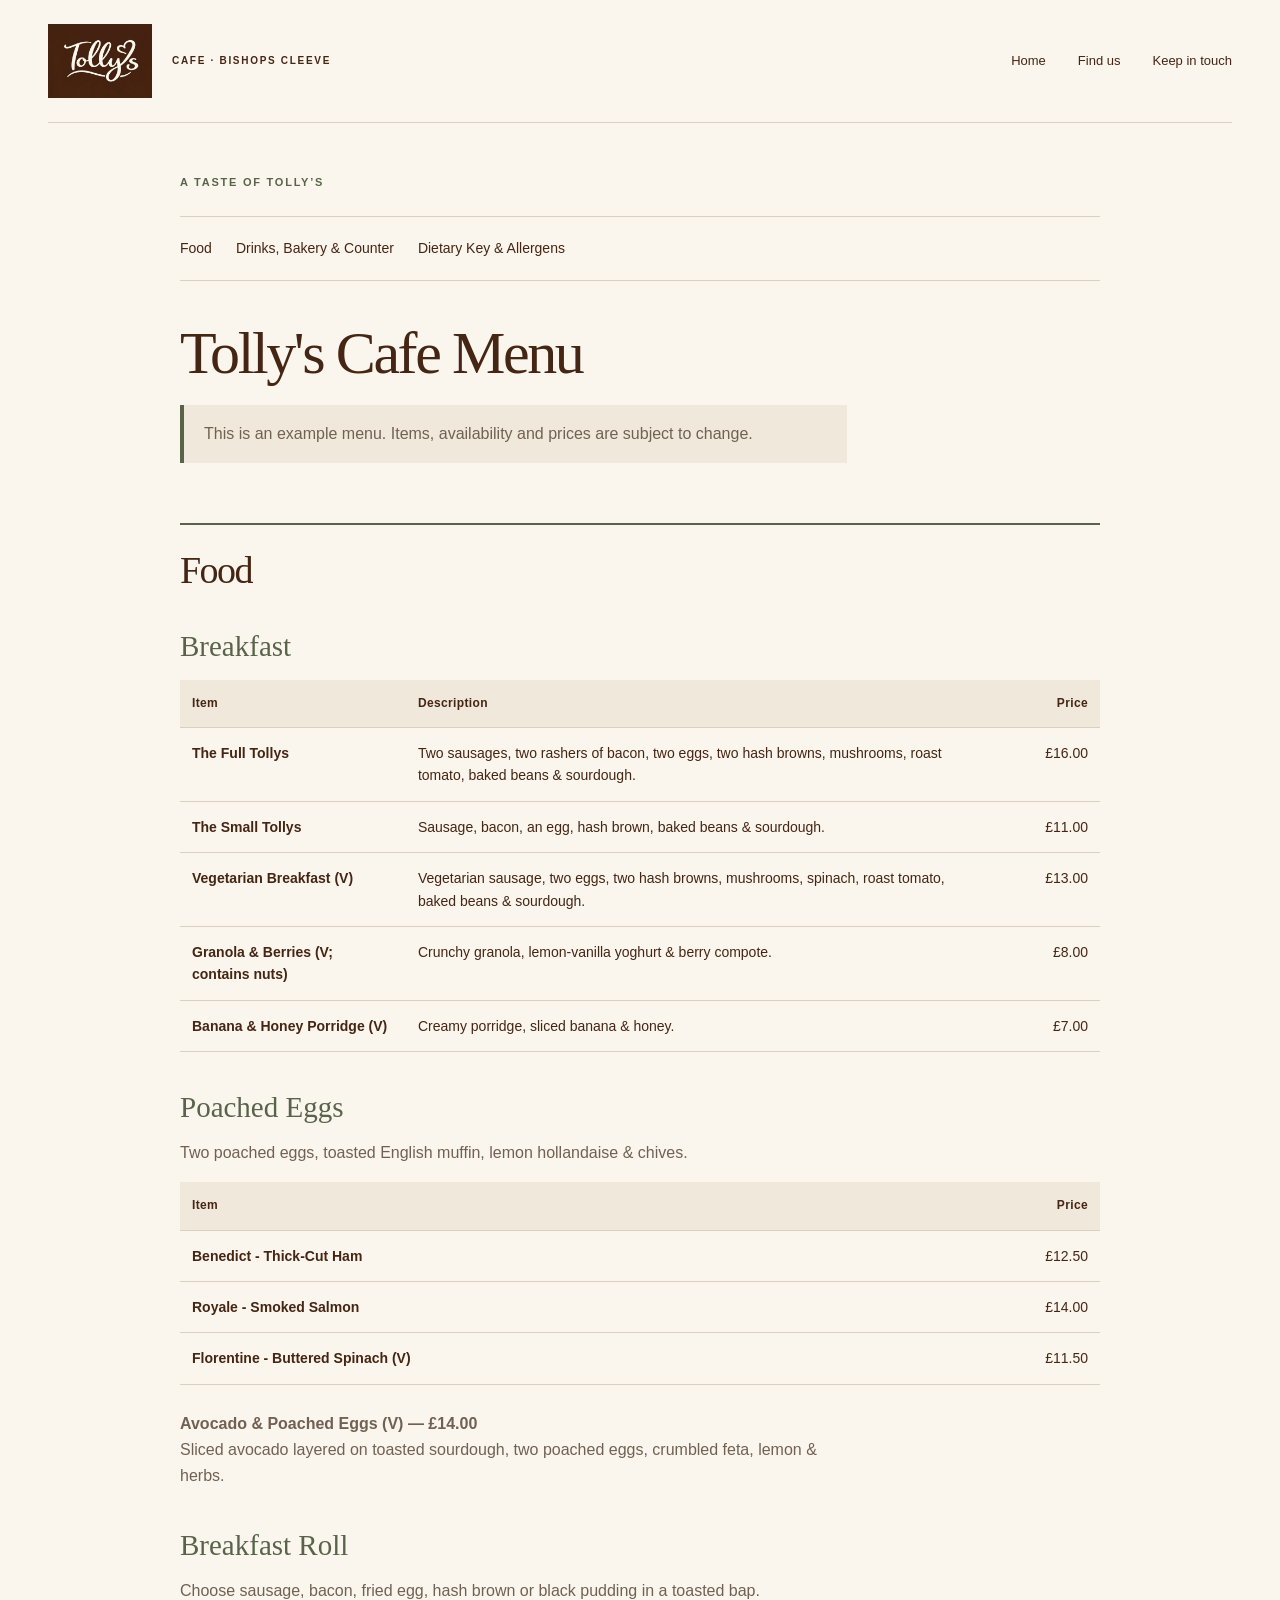
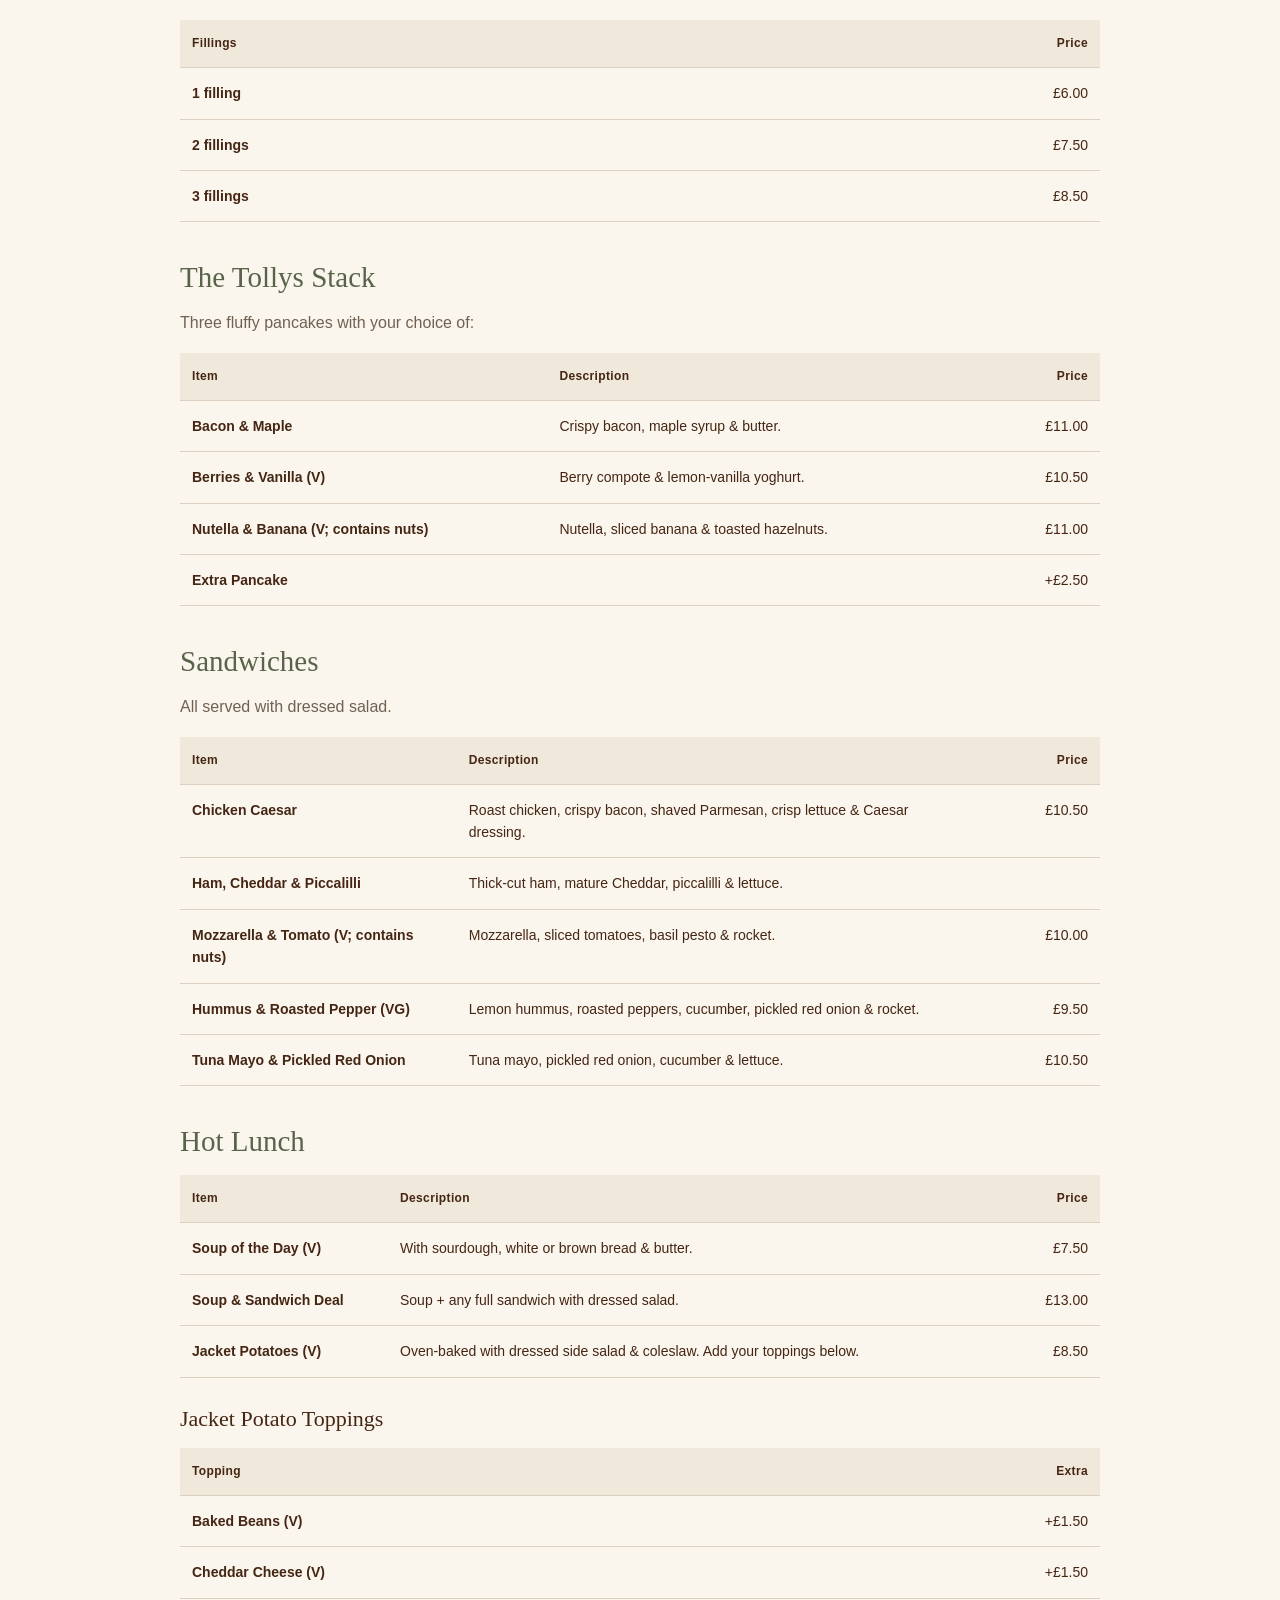
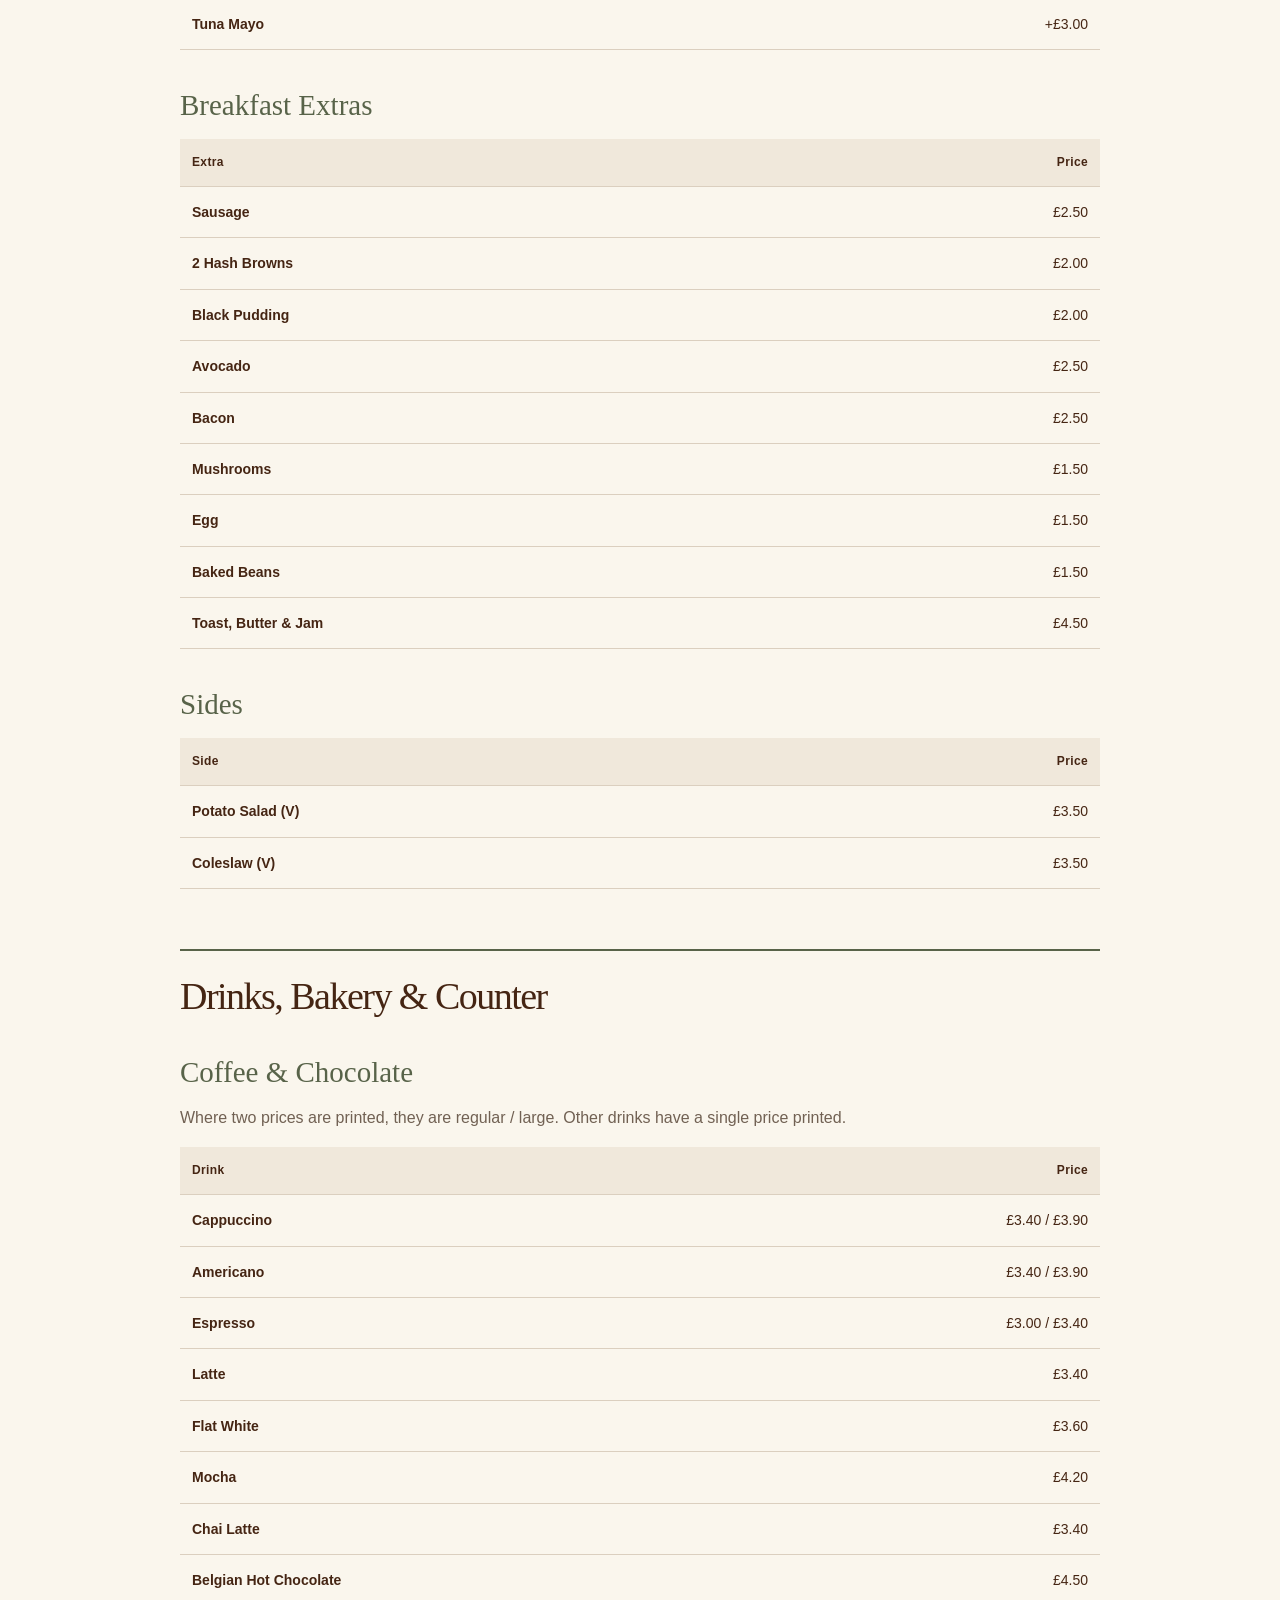
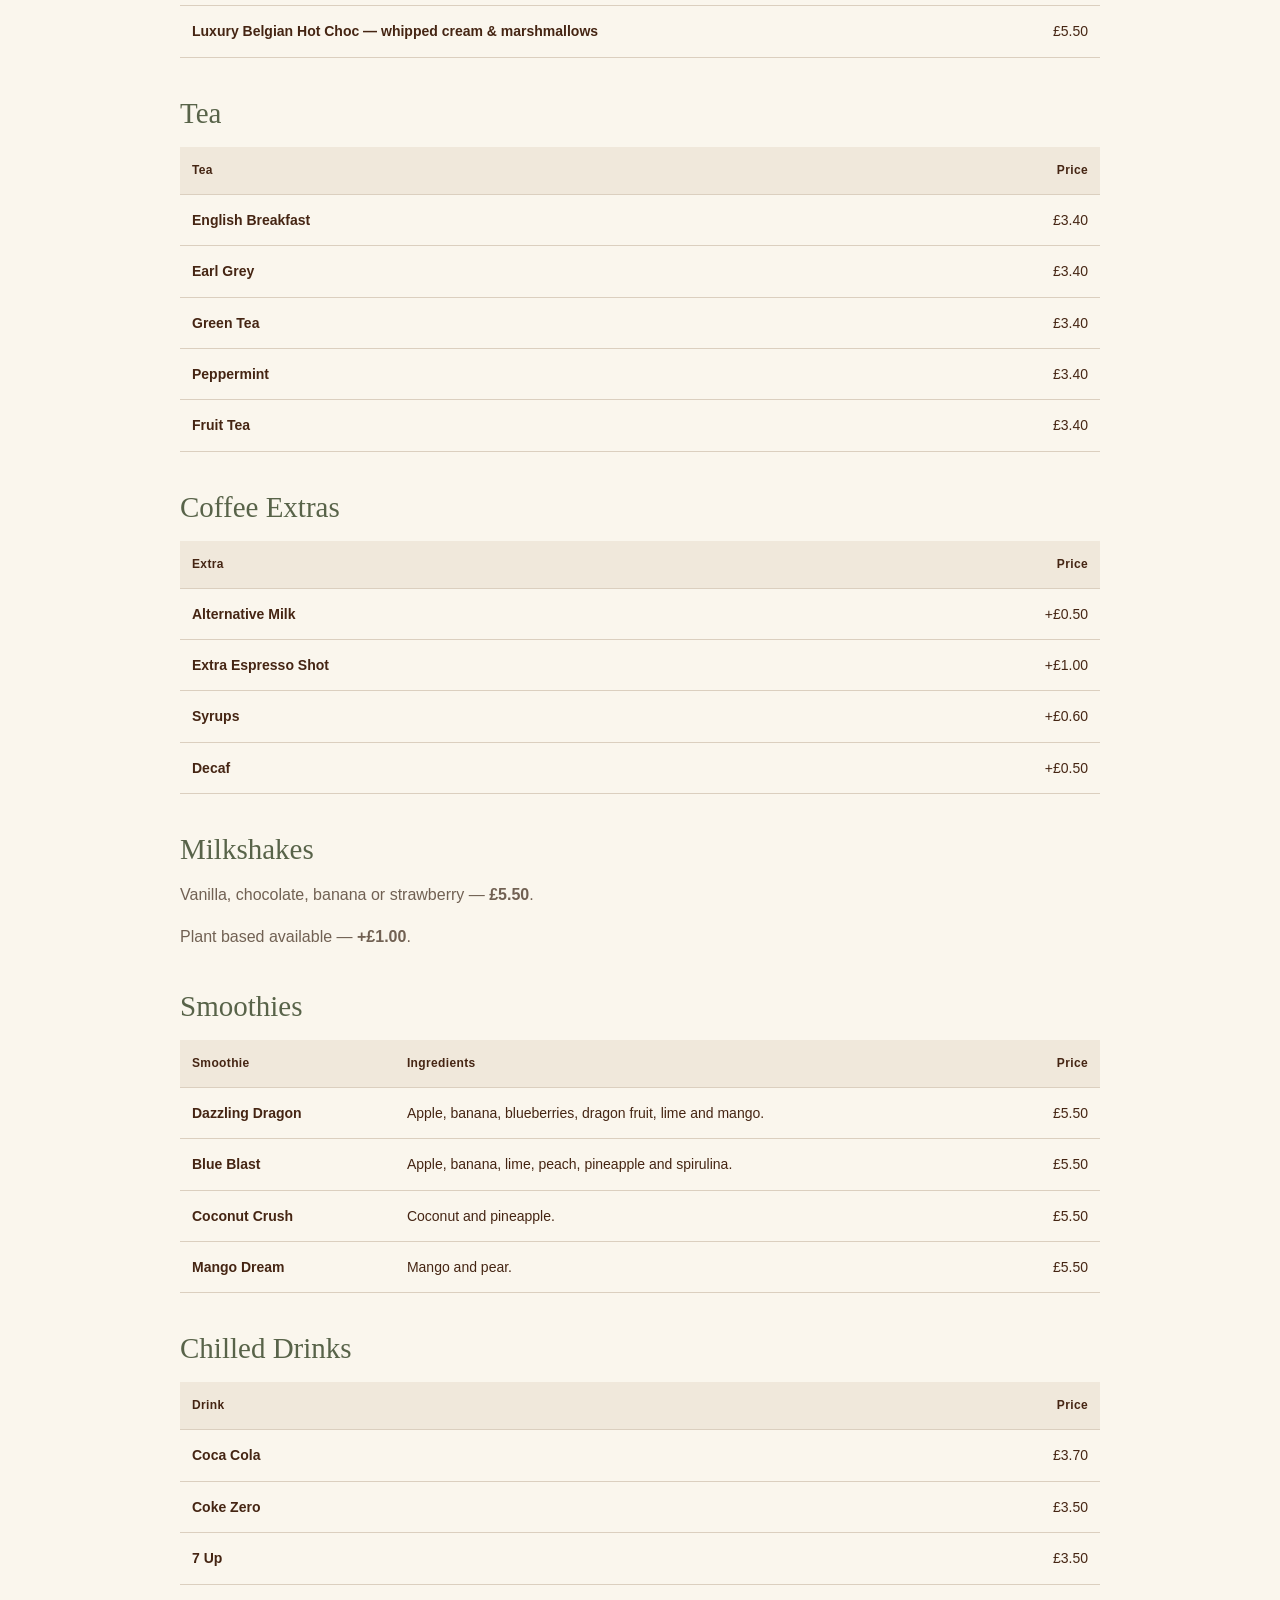
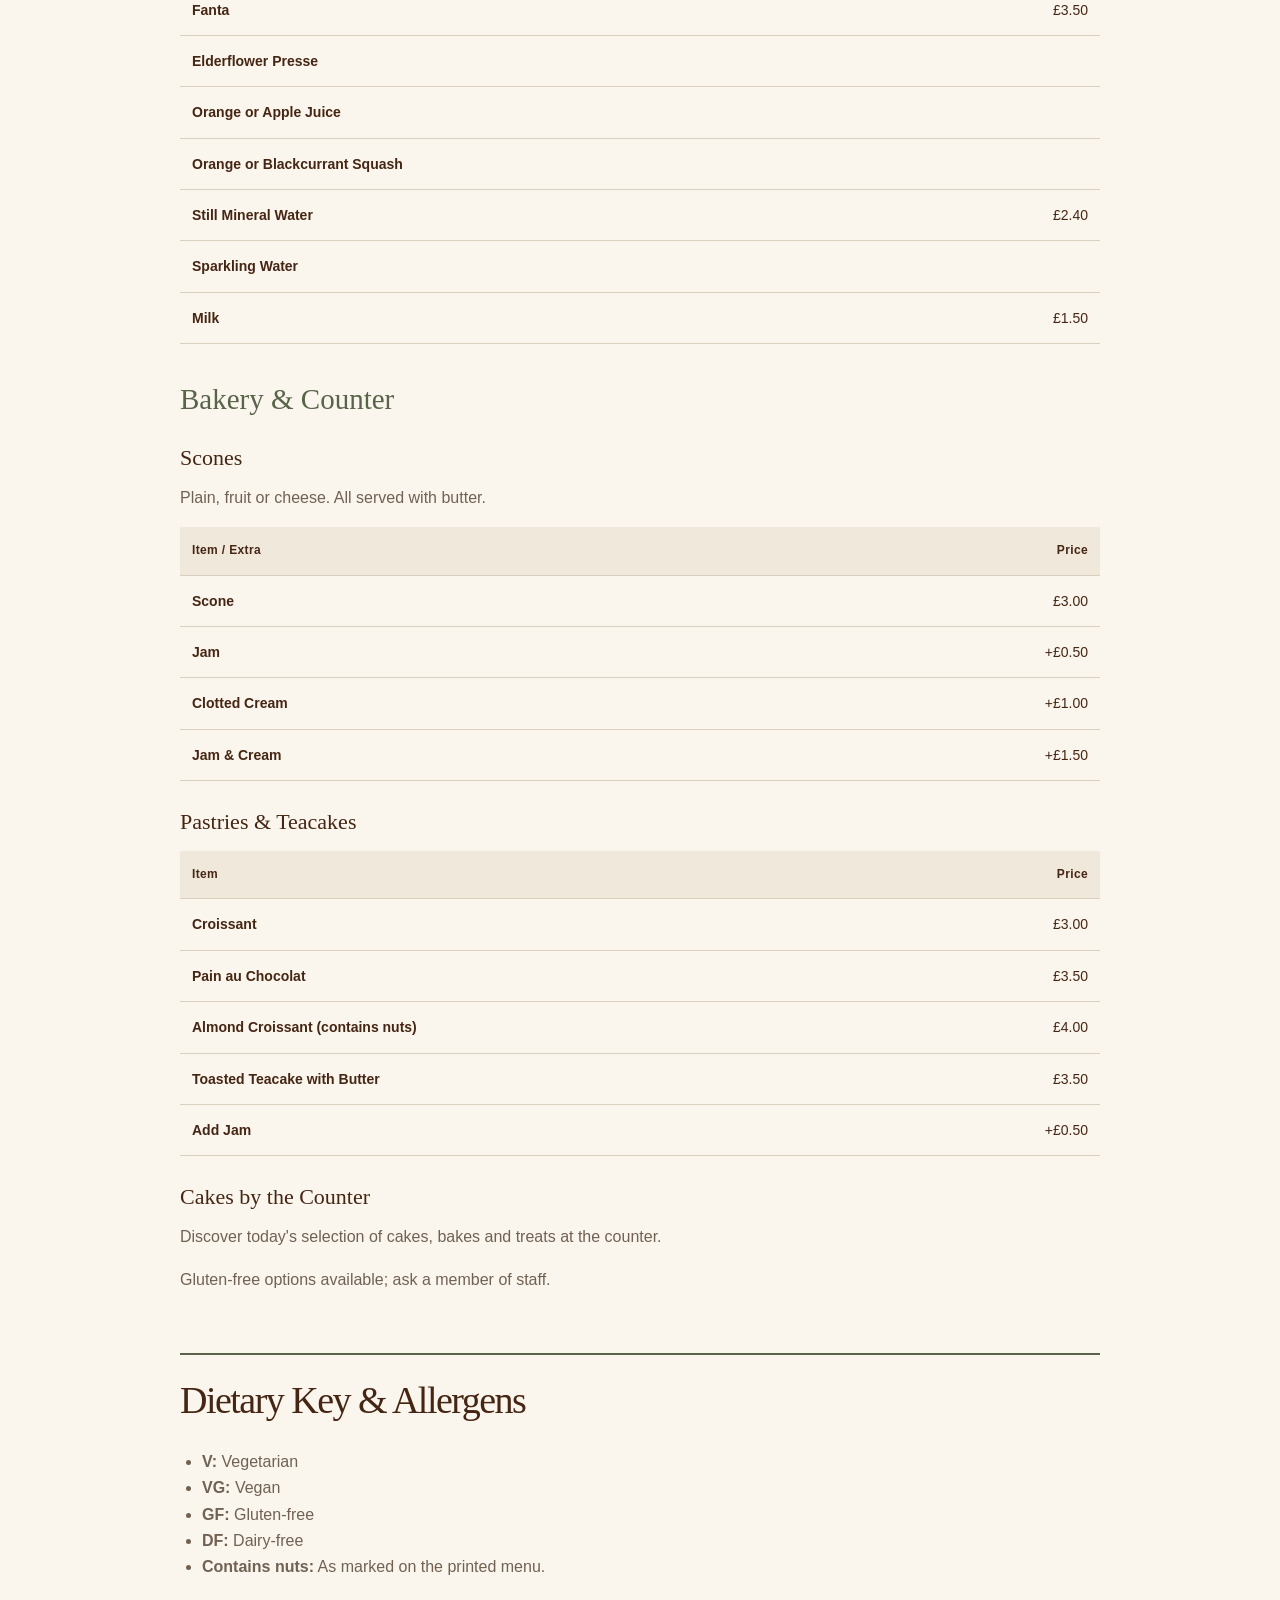
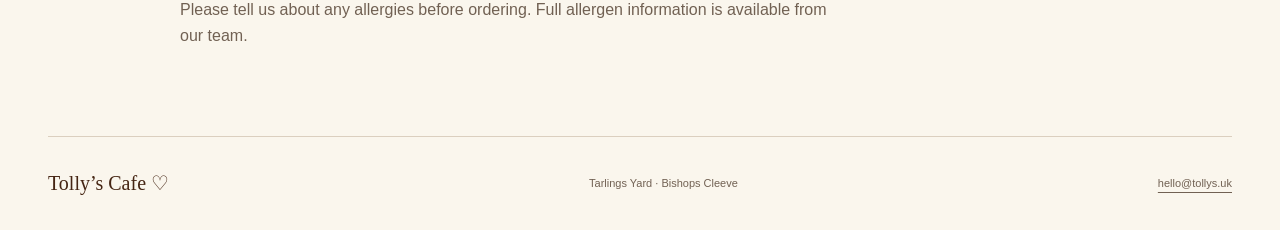
==== docs/menu.html @ 6243e0ca "Add static example menu and Markdown generation workflow - Add menu reference, reusable template and" ====
<!doctype html>
<html lang="en-GB">
<head>
  <meta charset="utf-8">
  <meta name="viewport" content="width=device-width, initial-scale=1">
  <title>Tolly&#x27;s Cafe Menu | Bishops Cleeve</title>
  <meta name="description" content="Explore Tolly's Cafe example menu: breakfast, lunch, drinks and sweet treats. Items, availability and prices are subject to change.">
  <meta name="theme-color" content="#452513">
  <link rel="icon" href="assets/logo.jpg" type="image/jpeg">
  <link rel="stylesheet" href="styles.css">
  <style>
    .menu-header nav{flex-wrap:wrap;justify-content:flex-end}
    .menu-shell{max-width:920px;padding-block:50px 70px}
    .menu-shell>.eyebrow{color:var(--green)}
    .menu-jumps{display:flex;flex-wrap:wrap;gap:12px 24px;padding:20px 0;border-block:1px solid var(--line);margin-bottom:40px;font-size:14px}
    .menu-content h1{font-size:clamp(38px,6vw,60px);margin-bottom:20px}
    .menu-content h1+p{background:var(--paper);border-left:4px solid var(--green);padding:16px 20px;margin-bottom:40px}
    .menu-content h2{font-size:38px;margin:60px 0 28px;padding-top:25px;border-top:2px solid var(--green)}
    .menu-content h3{font-size:29px;margin:38px 0 15px;color:var(--green)}
    .menu-content h4{font:400 22px Georgia,serif;margin:28px 0 14px}
    .menu-content p{max-width:75ch;color:var(--muted)}
    .menu-table{overflow-x:auto;margin:16px 0 26px}
    .menu-table table{font-size:14px;line-height:1.6}
    .menu-table th,.menu-table td{white-space:normal;text-align:left;vertical-align:top;padding:14px 12px}
    .menu-table thead{background:var(--paper)}
    .menu-table thead th{font-weight:bold;font-size:12px;letter-spacing:.03em}
    .menu-table tbody th{font-weight:600;min-width:145px}
    .menu-table td:last-child,.menu-table thead th:last-child{text-align:right;width:140px;min-width:105px}
    .menu-table td:last-child{font-variant-numeric:tabular-nums}
    .menu-content ul{padding-left:22px;color:var(--muted)}
    .menu-footer{border-top:1px solid var(--line)}
    @media(max-width:700px){.menu-shell{padding-block:35px 50px}.menu-header nav{font-size:12px}.menu-table th,.menu-table td{padding:12px 8px}.menu-table tbody th{min-width:110px}.menu-table td:last-child,.menu-table thead th:last-child{min-width:85px;width:100px}.menu-table table{font-size:13px}.menu-content h2{font-size:32px}}
    @media print{.site-header,.menu-jumps,.menu-footer,.skip-link{display:none}.menu-shell{width:100%;max-width:none;padding:0}.menu-content h1{font-size:28px}.menu-content h2{font-size:24px;margin-top:28px}.menu-content h3{font-size:20px;break-after:avoid}.menu-table{overflow:visible}.menu-table tr{break-inside:avoid}body{background:white;color:black}.menu-content p{color:black}}
  </style>
</head>
<body>
  <!-- Generated by menu/build_menu.py from MENU.md and menu/template.html. -->
  <a class="skip-link" href="#main">Skip to menu</a>
  <header class="site-header menu-header wrap">
    <a class="brand" href="index.html" aria-label="Tolly's Cafe home"><img src="assets/logo.jpg" width="768" height="768" alt="Tolly's"><span>CAFE · BISHOPS CLEEVE</span></a>
    <nav aria-label="Main navigation"><a href="index.html">Home</a><a href="index.html#visit">Find us</a><a href="index.html#updates">Keep in touch</a></nav>
  </header>
  <main class="wrap menu-shell" id="main">
    <p class="eyebrow">A TASTE OF TOLLY’S</p>
    <nav class="menu-jumps" aria-label="Menu sections"><a href="#food">Food</a>
<a href="#drinks-bakery-counter">Drinks, Bakery &amp; Counter</a>
<a href="#dietary-key-allergens">Dietary Key &amp; Allergens</a></nav>
    <div class="menu-content">
<h1 id="tolly-s-cafe-menu">Tolly&#x27;s Cafe Menu</h1>
<p>This is an example menu. Items, availability and prices are subject to change.</p>
<h2 id="food">Food</h2>
<h3 id="breakfast">Breakfast</h3>
<div class="menu-table"><table><thead><tr>
<th scope="col">Item</th>
<th scope="col">Description</th>
<th scope="col">Price</th>
</tr></thead><tbody>
<tr>
<th scope="row">The Full Tollys</th>
<td>Two sausages, two rashers of bacon, two eggs, two hash browns, mushrooms, roast tomato, baked beans &amp; sourdough.</td>
<td>£16.00</td>
</tr>
<tr>
<th scope="row">The Small Tollys</th>
<td>Sausage, bacon, an egg, hash brown, baked beans &amp; sourdough.</td>
<td>£11.00</td>
</tr>
<tr>
<th scope="row">Vegetarian Breakfast (V)</th>
<td>Vegetarian sausage, two eggs, two hash browns, mushrooms, spinach, roast tomato, baked beans &amp; sourdough.</td>
<td>£13.00</td>
</tr>
<tr>
<th scope="row">Granola &amp; Berries (V; contains nuts)</th>
<td>Crunchy granola, lemon-vanilla yoghurt &amp; berry compote.</td>
<td>£8.00</td>
</tr>
<tr>
<th scope="row">Banana &amp; Honey Porridge (V)</th>
<td>Creamy porridge, sliced banana &amp; honey.</td>
<td>£7.00</td>
</tr>
</tbody></table></div>
<h3 id="poached-eggs">Poached Eggs</h3>
<p>Two poached eggs, toasted English muffin, lemon hollandaise &amp; chives.</p>
<div class="menu-table"><table><thead><tr>
<th scope="col">Item</th>
<th scope="col">Price</th>
</tr></thead><tbody>
<tr>
<th scope="row">Benedict - Thick-Cut Ham</th>
<td>£12.50</td>
</tr>
<tr>
<th scope="row">Royale - Smoked Salmon</th>
<td>£14.00</td>
</tr>
<tr>
<th scope="row">Florentine - Buttered Spinach (V)</th>
<td>£11.50</td>
</tr>
</tbody></table></div>
<p><strong>Avocado &amp; Poached Eggs (V) — £14.00</strong><br> Sliced avocado layered on toasted sourdough, two poached eggs, crumbled feta, lemon &amp; herbs.</p>
<h3 id="breakfast-roll">Breakfast Roll</h3>
<p>Choose sausage, bacon, fried egg, hash brown or black pudding in a toasted bap.</p>
<div class="menu-table"><table><thead><tr>
<th scope="col">Fillings</th>
<th scope="col">Price</th>
</tr></thead><tbody>
<tr>
<th scope="row">1 filling</th>
<td>£6.00</td>
</tr>
<tr>
<th scope="row">2 fillings</th>
<td>£7.50</td>
</tr>
<tr>
<th scope="row">3 fillings</th>
<td>£8.50</td>
</tr>
</tbody></table></div>
<h3 id="the-tollys-stack">The Tollys Stack</h3>
<p>Three fluffy pancakes with your choice of:</p>
<div class="menu-table"><table><thead><tr>
<th scope="col">Item</th>
<th scope="col">Description</th>
<th scope="col">Price</th>
</tr></thead><tbody>
<tr>
<th scope="row">Bacon &amp; Maple</th>
<td>Crispy bacon, maple syrup &amp; butter.</td>
<td>£11.00</td>
</tr>
<tr>
<th scope="row">Berries &amp; Vanilla (V)</th>
<td>Berry compote &amp; lemon-vanilla yoghurt.</td>
<td>£10.50</td>
</tr>
<tr>
<th scope="row">Nutella &amp; Banana (V; contains nuts)</th>
<td>Nutella, sliced banana &amp; toasted hazelnuts.</td>
<td>£11.00</td>
</tr>
<tr>
<th scope="row">Extra Pancake</th>
<td></td>
<td>+£2.50</td>
</tr>
</tbody></table></div>
<h3 id="sandwiches">Sandwiches</h3>
<p>All served with dressed salad.</p>
<div class="menu-table"><table><thead><tr>
<th scope="col">Item</th>
<th scope="col">Description</th>
<th scope="col">Price</th>
</tr></thead><tbody>
<tr>
<th scope="row">Chicken Caesar</th>
<td>Roast chicken, crispy bacon, shaved Parmesan, crisp lettuce &amp; Caesar dressing.</td>
<td>£10.50</td>
</tr>
<tr>
<th scope="row">Ham, Cheddar &amp; Piccalilli</th>
<td>Thick-cut ham, mature Cheddar, piccalilli &amp; lettuce.</td>
<td></td>
</tr>
<tr>
<th scope="row">Mozzarella &amp; Tomato (V; contains nuts)</th>
<td>Mozzarella, sliced tomatoes, basil pesto &amp; rocket.</td>
<td>£10.00</td>
</tr>
<tr>
<th scope="row">Hummus &amp; Roasted Pepper (VG)</th>
<td>Lemon hummus, roasted peppers, cucumber, pickled red onion &amp; rocket.</td>
<td>£9.50</td>
</tr>
<tr>
<th scope="row">Tuna Mayo &amp; Pickled Red Onion</th>
<td>Tuna mayo, pickled red onion, cucumber &amp; lettuce.</td>
<td>£10.50</td>
</tr>
</tbody></table></div>
<h3 id="hot-lunch">Hot Lunch</h3>
<div class="menu-table"><table><thead><tr>
<th scope="col">Item</th>
<th scope="col">Description</th>
<th scope="col">Price</th>
</tr></thead><tbody>
<tr>
<th scope="row">Soup of the Day (V)</th>
<td>With sourdough, white or brown bread &amp; butter.</td>
<td>£7.50</td>
</tr>
<tr>
<th scope="row">Soup &amp; Sandwich Deal</th>
<td>Soup + any full sandwich with dressed salad.</td>
<td>£13.00</td>
</tr>
<tr>
<th scope="row">Jacket Potatoes (V)</th>
<td>Oven-baked with dressed side salad &amp; coleslaw. Add your toppings below.</td>
<td>£8.50</td>
</tr>
</tbody></table></div>
<h4 id="jacket-potato-toppings">Jacket Potato Toppings</h4>
<div class="menu-table"><table><thead><tr>
<th scope="col">Topping</th>
<th scope="col">Extra</th>
</tr></thead><tbody>
<tr>
<th scope="row">Baked Beans (V)</th>
<td>+£1.50</td>
</tr>
<tr>
<th scope="row">Cheddar Cheese (V)</th>
<td>+£1.50</td>
</tr>
<tr>
<th scope="row">Tuna Mayo</th>
<td>+£3.00</td>
</tr>
</tbody></table></div>
<h3 id="breakfast-extras">Breakfast Extras</h3>
<div class="menu-table"><table><thead><tr>
<th scope="col">Extra</th>
<th scope="col">Price</th>
</tr></thead><tbody>
<tr>
<th scope="row">Sausage</th>
<td>£2.50</td>
</tr>
<tr>
<th scope="row">2 Hash Browns</th>
<td>£2.00</td>
</tr>
<tr>
<th scope="row">Black Pudding</th>
<td>£2.00</td>
</tr>
<tr>
<th scope="row">Avocado</th>
<td>£2.50</td>
</tr>
<tr>
<th scope="row">Bacon</th>
<td>£2.50</td>
</tr>
<tr>
<th scope="row">Mushrooms</th>
<td>£1.50</td>
</tr>
<tr>
<th scope="row">Egg</th>
<td>£1.50</td>
</tr>
<tr>
<th scope="row">Baked Beans</th>
<td>£1.50</td>
</tr>
<tr>
<th scope="row">Toast, Butter &amp; Jam</th>
<td>£4.50</td>
</tr>
</tbody></table></div>
<h3 id="sides">Sides</h3>
<div class="menu-table"><table><thead><tr>
<th scope="col">Side</th>
<th scope="col">Price</th>
</tr></thead><tbody>
<tr>
<th scope="row">Potato Salad (V)</th>
<td>£3.50</td>
</tr>
<tr>
<th scope="row">Coleslaw (V)</th>
<td>£3.50</td>
</tr>
</tbody></table></div>
<h2 id="drinks-bakery-counter">Drinks, Bakery &amp; Counter</h2>
<h3 id="coffee-chocolate">Coffee &amp; Chocolate</h3>
<p>Where two prices are printed, they are regular / large. Other drinks have a single price printed.</p>
<div class="menu-table"><table><thead><tr>
<th scope="col">Drink</th>
<th scope="col">Price</th>
</tr></thead><tbody>
<tr>
<th scope="row">Cappuccino</th>
<td>£3.40 / £3.90</td>
</tr>
<tr>
<th scope="row">Americano</th>
<td>£3.40 / £3.90</td>
</tr>
<tr>
<th scope="row">Espresso</th>
<td>£3.00 / £3.40</td>
</tr>
<tr>
<th scope="row">Latte</th>
<td>£3.40</td>
</tr>
<tr>
<th scope="row">Flat White</th>
<td>£3.60</td>
</tr>
<tr>
<th scope="row">Mocha</th>
<td>£4.20</td>
</tr>
<tr>
<th scope="row">Chai Latte</th>
<td>£3.40</td>
</tr>
<tr>
<th scope="row">Belgian Hot Chocolate</th>
<td>£4.50</td>
</tr>
<tr>
<th scope="row">Luxury Belgian Hot Choc — whipped cream &amp; marshmallows</th>
<td>£5.50</td>
</tr>
</tbody></table></div>
<h3 id="tea">Tea</h3>
<div class="menu-table"><table><thead><tr>
<th scope="col">Tea</th>
<th scope="col">Price</th>
</tr></thead><tbody>
<tr>
<th scope="row">English Breakfast</th>
<td>£3.40</td>
</tr>
<tr>
<th scope="row">Earl Grey</th>
<td>£3.40</td>
</tr>
<tr>
<th scope="row">Green Tea</th>
<td>£3.40</td>
</tr>
<tr>
<th scope="row">Peppermint</th>
<td>£3.40</td>
</tr>
<tr>
<th scope="row">Fruit Tea</th>
<td>£3.40</td>
</tr>
</tbody></table></div>
<h3 id="coffee-extras">Coffee Extras</h3>
<div class="menu-table"><table><thead><tr>
<th scope="col">Extra</th>
<th scope="col">Price</th>
</tr></thead><tbody>
<tr>
<th scope="row">Alternative Milk</th>
<td>+£0.50</td>
</tr>
<tr>
<th scope="row">Extra Espresso Shot</th>
<td>+£1.00</td>
</tr>
<tr>
<th scope="row">Syrups</th>
<td>+£0.60</td>
</tr>
<tr>
<th scope="row">Decaf</th>
<td>+£0.50</td>
</tr>
</tbody></table></div>
<h3 id="milkshakes">Milkshakes</h3>
<p>Vanilla, chocolate, banana or strawberry — <strong>£5.50</strong>.</p>
<p>Plant based available — <strong>+£1.00</strong>.</p>
<h3 id="smoothies">Smoothies</h3>
<div class="menu-table"><table><thead><tr>
<th scope="col">Smoothie</th>
<th scope="col">Ingredients</th>
<th scope="col">Price</th>
</tr></thead><tbody>
<tr>
<th scope="row">Dazzling Dragon</th>
<td>Apple, banana, blueberries, dragon fruit, lime and mango.</td>
<td>£5.50</td>
</tr>
<tr>
<th scope="row">Blue Blast</th>
<td>Apple, banana, lime, peach, pineapple and spirulina.</td>
<td>£5.50</td>
</tr>
<tr>
<th scope="row">Coconut Crush</th>
<td>Coconut and pineapple.</td>
<td>£5.50</td>
</tr>
<tr>
<th scope="row">Mango Dream</th>
<td>Mango and pear.</td>
<td>£5.50</td>
</tr>
</tbody></table></div>
<h3 id="chilled-drinks">Chilled Drinks</h3>
<div class="menu-table"><table><thead><tr>
<th scope="col">Drink</th>
<th scope="col">Price</th>
</tr></thead><tbody>
<tr>
<th scope="row">Coca Cola</th>
<td>£3.70</td>
</tr>
<tr>
<th scope="row">Coke Zero</th>
<td>£3.50</td>
</tr>
<tr>
<th scope="row">7 Up</th>
<td>£3.50</td>
</tr>
<tr>
<th scope="row">Fanta</th>
<td>£3.50</td>
</tr>
<tr>
<th scope="row">Elderflower Presse</th>
<td></td>
</tr>
<tr>
<th scope="row">Orange or Apple Juice</th>
<td></td>
</tr>
<tr>
<th scope="row">Orange or Blackcurrant Squash</th>
<td></td>
</tr>
<tr>
<th scope="row">Still Mineral Water</th>
<td>£2.40</td>
</tr>
<tr>
<th scope="row">Sparkling Water</th>
<td></td>
</tr>
<tr>
<th scope="row">Milk</th>
<td>£1.50</td>
</tr>
</tbody></table></div>
<h3 id="bakery-counter">Bakery &amp; Counter</h3>
<h4 id="scones">Scones</h4>
<p>Plain, fruit or cheese. All served with butter.</p>
<div class="menu-table"><table><thead><tr>
<th scope="col">Item / Extra</th>
<th scope="col">Price</th>
</tr></thead><tbody>
<tr>
<th scope="row">Scone</th>
<td>£3.00</td>
</tr>
<tr>
<th scope="row">Jam</th>
<td>+£0.50</td>
</tr>
<tr>
<th scope="row">Clotted Cream</th>
<td>+£1.00</td>
</tr>
<tr>
<th scope="row">Jam &amp; Cream</th>
<td>+£1.50</td>
</tr>
</tbody></table></div>
<h4 id="pastries-teacakes">Pastries &amp; Teacakes</h4>
<div class="menu-table"><table><thead><tr>
<th scope="col">Item</th>
<th scope="col">Price</th>
</tr></thead><tbody>
<tr>
<th scope="row">Croissant</th>
<td>£3.00</td>
</tr>
<tr>
<th scope="row">Pain au Chocolat</th>
<td>£3.50</td>
</tr>
<tr>
<th scope="row">Almond Croissant (contains nuts)</th>
<td>£4.00</td>
</tr>
<tr>
<th scope="row">Toasted Teacake with Butter</th>
<td>£3.50</td>
</tr>
<tr>
<th scope="row">Add Jam</th>
<td>+£0.50</td>
</tr>
</tbody></table></div>
<h4 id="cakes-by-the-counter">Cakes by the Counter</h4>
<p>Discover today&#x27;s selection of cakes, bakes and treats at the counter.</p>
<p>Gluten-free options available; ask a member of staff.</p>
<h2 id="dietary-key-allergens">Dietary Key &amp; Allergens</h2>
<ul>
<li><strong>V:</strong> Vegetarian</li>
<li><strong>VG:</strong> Vegan</li>
<li><strong>GF:</strong> Gluten-free</li>
<li><strong>DF:</strong> Dairy-free</li>
<li><strong>Contains nuts:</strong> As marked on the printed menu.</li>
</ul>
<p>Please tell us about any allergies before ordering. Full allergen information is available from our team.</p>
    </div>
  </main>
  <footer class="wrap menu-footer"><a class="footer-name" href="index.html">Tolly’s Cafe ♡</a><p>Tarlings Yard · Bishops Cleeve</p><a href="mailto:hello@tollys.uk">hello@tollys.uk</a></footer>
</body>
</html>
---- docs/styles.css ----
@charset "UTF-8";
:root{--cream:#faf6ed;--paper:#f0e8db;--brown:#452513;--muted:#716153;--green:#586349;--line:#dbcfbf}
*{box-sizing:border-box}html{scroll-behavior:smooth;scroll-padding-top:24px}body{margin:0;background:var(--cream);color:var(--brown);font-family:Arial,Helvetica,sans-serif;font-size:16px;line-height:1.65}a{color:inherit;text-underline-offset:5px}a:hover{text-decoration-thickness:2px}a:focus-visible{outline:3px solid #a56b30;outline-offset:5px}img{display:block;width:100%;height:auto}figure{margin:0}.wrap{width:min(1200px,calc(100% - 96px));margin-inline:auto}.site-header{display:flex;align-items:center;justify-content:space-between;padding-block:24px;border-bottom:1px solid var(--line)}.brand{display:flex;align-items:center;gap:20px;text-decoration:none}.brand img{width:104px;height:74px;object-fit:cover;object-position:center}.brand span{font-size:10px;letter-spacing:.17em;font-weight:bold}nav{display:flex;align-items:center;gap:32px;font-size:13px}nav a{text-decoration:none}.nav-contact{border-bottom:1px solid var(--brown);padding-block:6px}.nav-contact span{margin-left:14px}.hero{display:grid;grid-template-columns:1fr 1fr;gap:64px;align-items:center;padding-block:70px 90px}.eyebrow{font-size:11px;font-weight:700;letter-spacing:.16em;line-height:1.7;margin:0 0 24px}.status-dot{display:inline-block;width:7px;height:7px;border-radius:50%;background:var(--green);margin-right:7px;vertical-align:1px}h1,h2,h3,p{margin-top:0}h1,h2{font-family:Georgia,'Times New Roman',serif;font-weight:400;line-height:1.07;letter-spacing:-.04em}h1{font-size:clamp(42px,4.6vw,66px);margin-bottom:26px}h1 em{font-weight:400;color:var(--green)}h2{font-size:clamp(38px,4vw,54px);margin-bottom:24px}.intro{max-width:380px;color:var(--muted);font-size:17px}.actions{display:flex;align-items:center;flex-wrap:wrap;gap:24px;margin-top:30px}.button{display:inline-flex;align-items:center;justify-content:space-between;gap:28px;padding:14px 22px;background:var(--brown);color:var(--cream);border:1px solid var(--brown);text-decoration:none;font-size:13px;font-weight:600;transition:background .2s}.button:hover{background:#65402a}.text-link{font-size:13px;font-weight:600}.text-link span{margin-left:10px}.hero-note{font-size:11px;color:var(--muted);margin:24px 0 0}.hero-photo{position:relative;padding-bottom:27px}.hero-photo img{height:540px;object-fit:cover;object-position:52% 50%;border-radius:48% 48% 3px 3px;filter:brightness(1.04) saturate(.96)}.hero-photo figcaption{position:absolute;bottom:0;right:-12px;background:var(--paper);padding:16px 25px;font-family:Georgia,serif;font-size:18px;transform:rotate(-3deg);box-shadow:0 4px 16px #4525130c}.hero-photo figcaption span{font-size:25px;margin-left:20px}.welcome{display:grid;grid-template-columns:1fr 1fr 1fr;gap:32px;padding-block:28px 90px;border-top:1px solid var(--line)}.section-intro{padding:35px 15px 0 0}.section-intro p:not(.eyebrow){color:var(--muted);font-size:15px}.section-intro .small{font-size:13px!important}.food-photo{padding-top:40px}.food-photo img{height:320px;object-fit:cover;border-radius:2px;filter:brightness(1.06) saturate(.92) contrast(1.03)}.breakfast img{object-position:50% 58%}.scones{padding-top:90px}.scones img{object-position:58% 50%}.food-photo figcaption{font-family:Georgia,serif;font-size:17px;font-style:italic;padding-top:15px}.hours-section{background:var(--green);color:var(--cream);padding-block:80px}.hours-layout{display:grid;grid-template-columns:1fr 1fr;gap:100px;align-items:center}.hours-layout>div>p:not(.eyebrow){max-width:380px;font-size:15px;color:#eeeadd}.hours-warning{font-weight:bold;margin-bottom:8px}.hours-card{background:var(--cream);color:var(--brown);padding:36px}.hours-heading{border-bottom:1px solid var(--line);padding-bottom:24px}h3{font-family:Georgia,serif;font-size:28px;font-weight:400;line-height:1.2;margin-bottom:8px}.hours-heading span{font-size:10px;letter-spacing:.14em;color:var(--muted)}table{border-collapse:collapse;width:100%;font-size:15px}th,td{padding:18px 0;border-bottom:1px solid var(--line)}th{text-align:left;font-weight:400}td{text-align:right;white-space:nowrap}.visit{display:grid;grid-template-columns:1fr 1.3fr;gap:80px;align-items:center;padding-block:90px}address{font-style:normal;color:var(--muted);margin-bottom:28px}.map{background:var(--paper)}.map iframe{display:block;width:100%;height:390px;border:0}.map p{font-size:11px;padding:12px 18px;margin:0}.map-link{display:block;width:fit-content;margin-top:18px;font-size:12px}.updates{background:var(--paper);padding-block:70px;text-align:center}.updates-inner{max-width:650px}.updates .eyebrow{color:var(--green);margin-bottom:20px}.updates p:not(.eyebrow){color:var(--muted);font-size:15px}.updates .actions{justify-content:center;gap:14px}.button-outline{background:transparent;color:var(--brown)}.button-outline:hover{background:#e5d9c9}.updates .email-note{font-size:12px!important;margin:26px 0 0}footer{display:flex;align-items:center;justify-content:space-between;gap:20px;padding-block:30px;font-size:11px;color:var(--muted)}footer p{margin:0}.footer-name{font-family:Georgia,serif;font-size:20px;color:var(--brown);text-decoration:none}.footer-name span{margin-left:8px}.skip-link{position:absolute;left:16px;top:-100px;z-index:10;background:var(--cream);padding:12px}.skip-link:focus{top:16px}.sr-only{position:absolute;width:1px;height:1px;padding:0;margin:-1px;overflow:hidden;clip:rect(0,0,0,0);white-space:nowrap;border:0}
@media(min-width:1450px){.hero-photo img{height:580px}}
@media(max-width:1000px){.wrap{width:calc(100% - 56px)}.brand span{display:none}.hero{gap:32px}.hero-photo img{height:480px}.hero .actions{gap:18px}.welcome{gap:24px}.food-photo img{height:290px}.hours-layout{gap:40px}.visit{gap:40px}.hours-card{padding:28px}}
@media(max-width:700px){.wrap{width:calc(100% - 40px)}.site-header{padding-block:16px;gap:16px}.brand img{width:80px;height:58px}nav{gap:16px;font-size:11px}.nav-contact span{display:none}.hero{grid-template-columns:1fr;padding-block:42px 60px;gap:36px}h1{font-size:48px}.hero-copy{max-width:470px}.hero-photo{max-width:500px;width:100%;margin-inline:auto}.hero-photo img{height:420px}.hero-photo figcaption{right:0}.welcome{grid-template-columns:1fr 1fr;padding-bottom:55px;gap:20px}.section-intro{grid-column:1/-1;padding-top:30px;max-width:450px}.section-intro h2 br{display:none}.food-photo,.scones{padding-top:0}.food-photo img{height:240px}.food-photo figcaption{font-size:15px}.hours-section{padding-block:55px}.hours-layout{grid-template-columns:1fr;gap:24px}.hours-layout>div>p:not(.eyebrow){max-width:100%}.hours-card{padding:26px}.visit{grid-template-columns:1fr;padding-block:60px;gap:32px}.map iframe{height:340px}.updates{padding-block:55px}.updates .actions{flex-direction:column}.updates .button{width:min(100%,280px)}footer{flex-wrap:wrap;padding-block:24px;gap:12px}footer p{order:3;width:100%}}
@media(max-width:380px){nav{gap:10px;font-size:10px}h1{font-size:41px}.hero-photo img{height:350px}.food-photo img{height:190px}.hours-card{padding:20px}.button{padding:13px 18px}}
@media(prefers-reduced-motion:reduce){html{scroll-behavior:auto}.button{transition:none}}
.map-frame{position:relative}.map #cafe-map{height:390px;width:100%;background:var(--paper);z-index:0}.map .map-fallback{padding:36px 24px;font-size:15px}.map-recentre{position:absolute;bottom:30px;left:12px;z-index:1;padding:10px 14px;border:1px solid var(--brown);border-radius:4px;background:var(--cream);color:var(--brown);font:600 12px Arial,sans-serif;cursor:pointer;box-shadow:0 2px 8px #0002}.map-recentre:hover{background:#fff}.map-recentre:focus-visible{outline:3px solid #a56b30;outline-offset:3px}.cafe-pin{filter:drop-shadow(0 3px 3px #0006)}.leaflet-tooltip.cafe-map-label{background:var(--brown);color:#fff;border:2px solid #fff;border-radius:6px;padding:8px 16px;font:bold 18px Georgia,serif;box-shadow:0 2px 8px #0003}.leaflet-tooltip-top.cafe-map-label:before{border-top-color:var(--brown)}
@media(max-width:700px){.map #cafe-map{height:340px}}
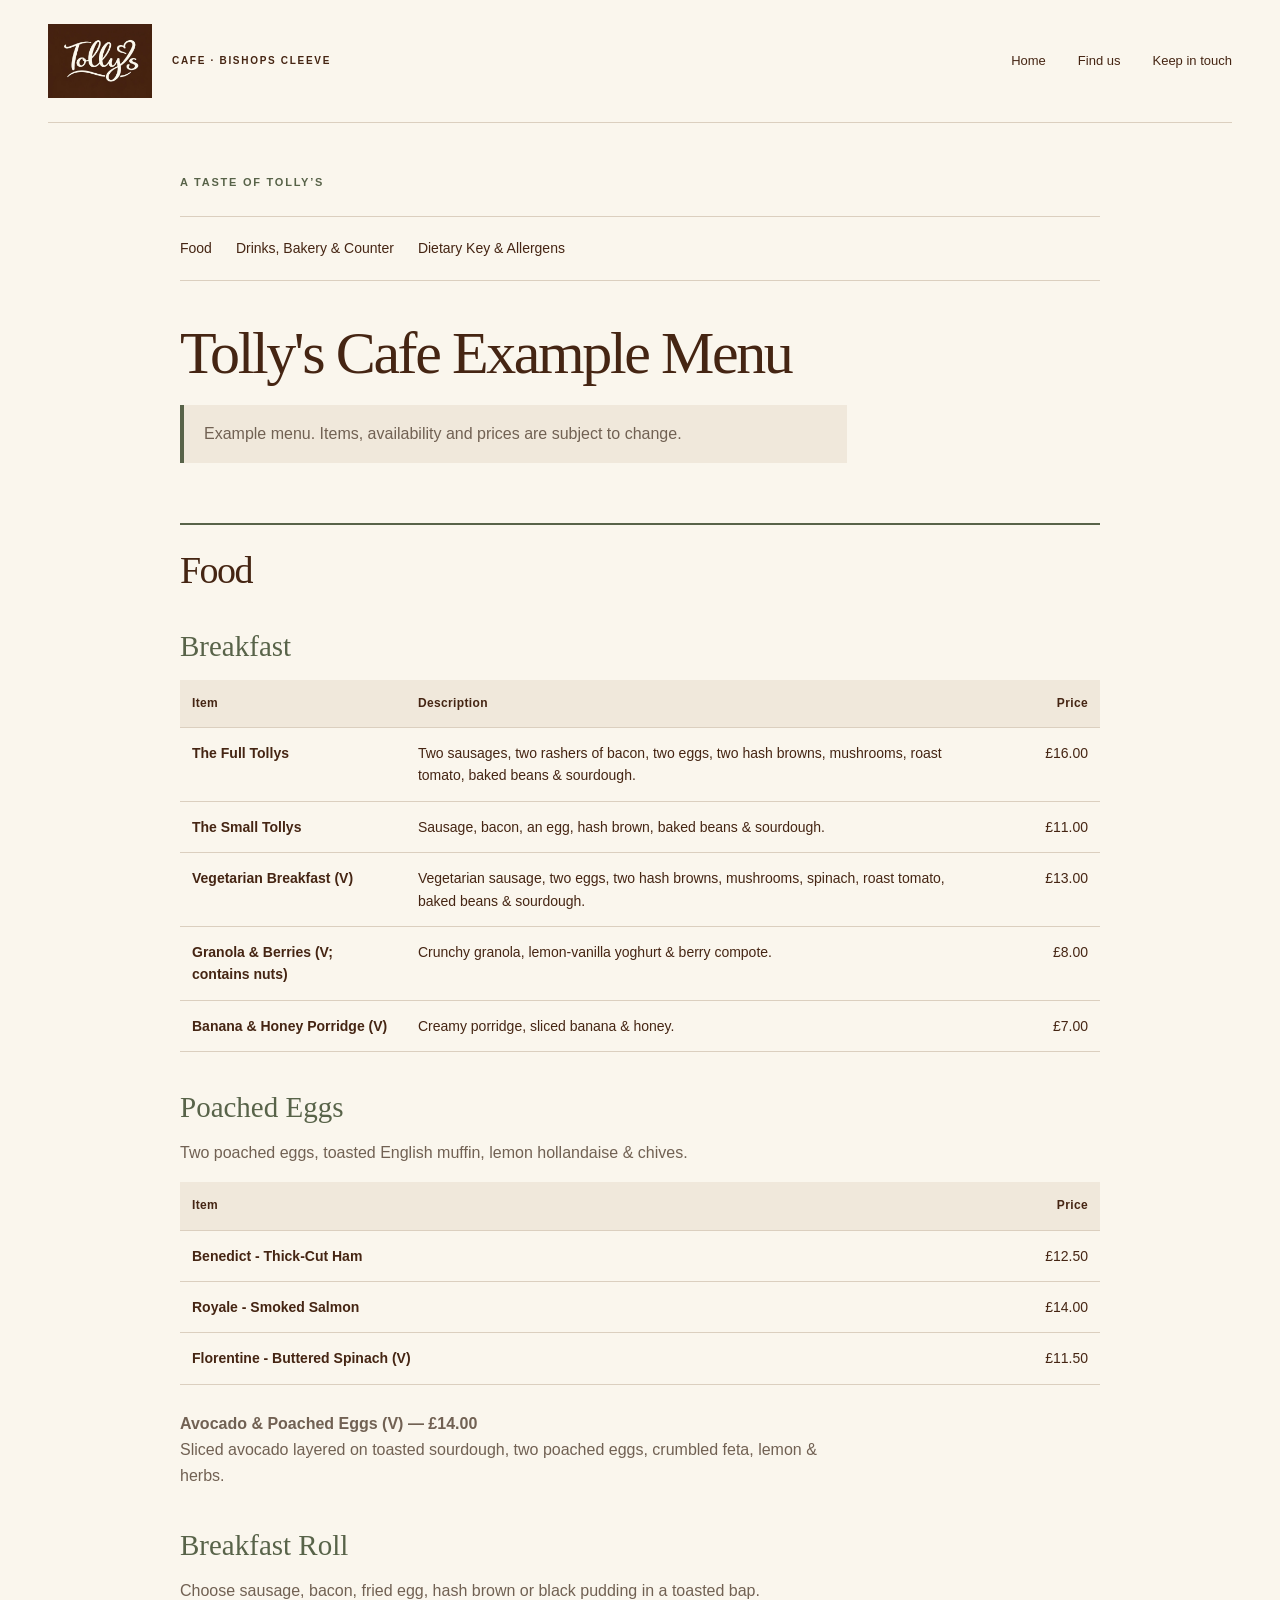
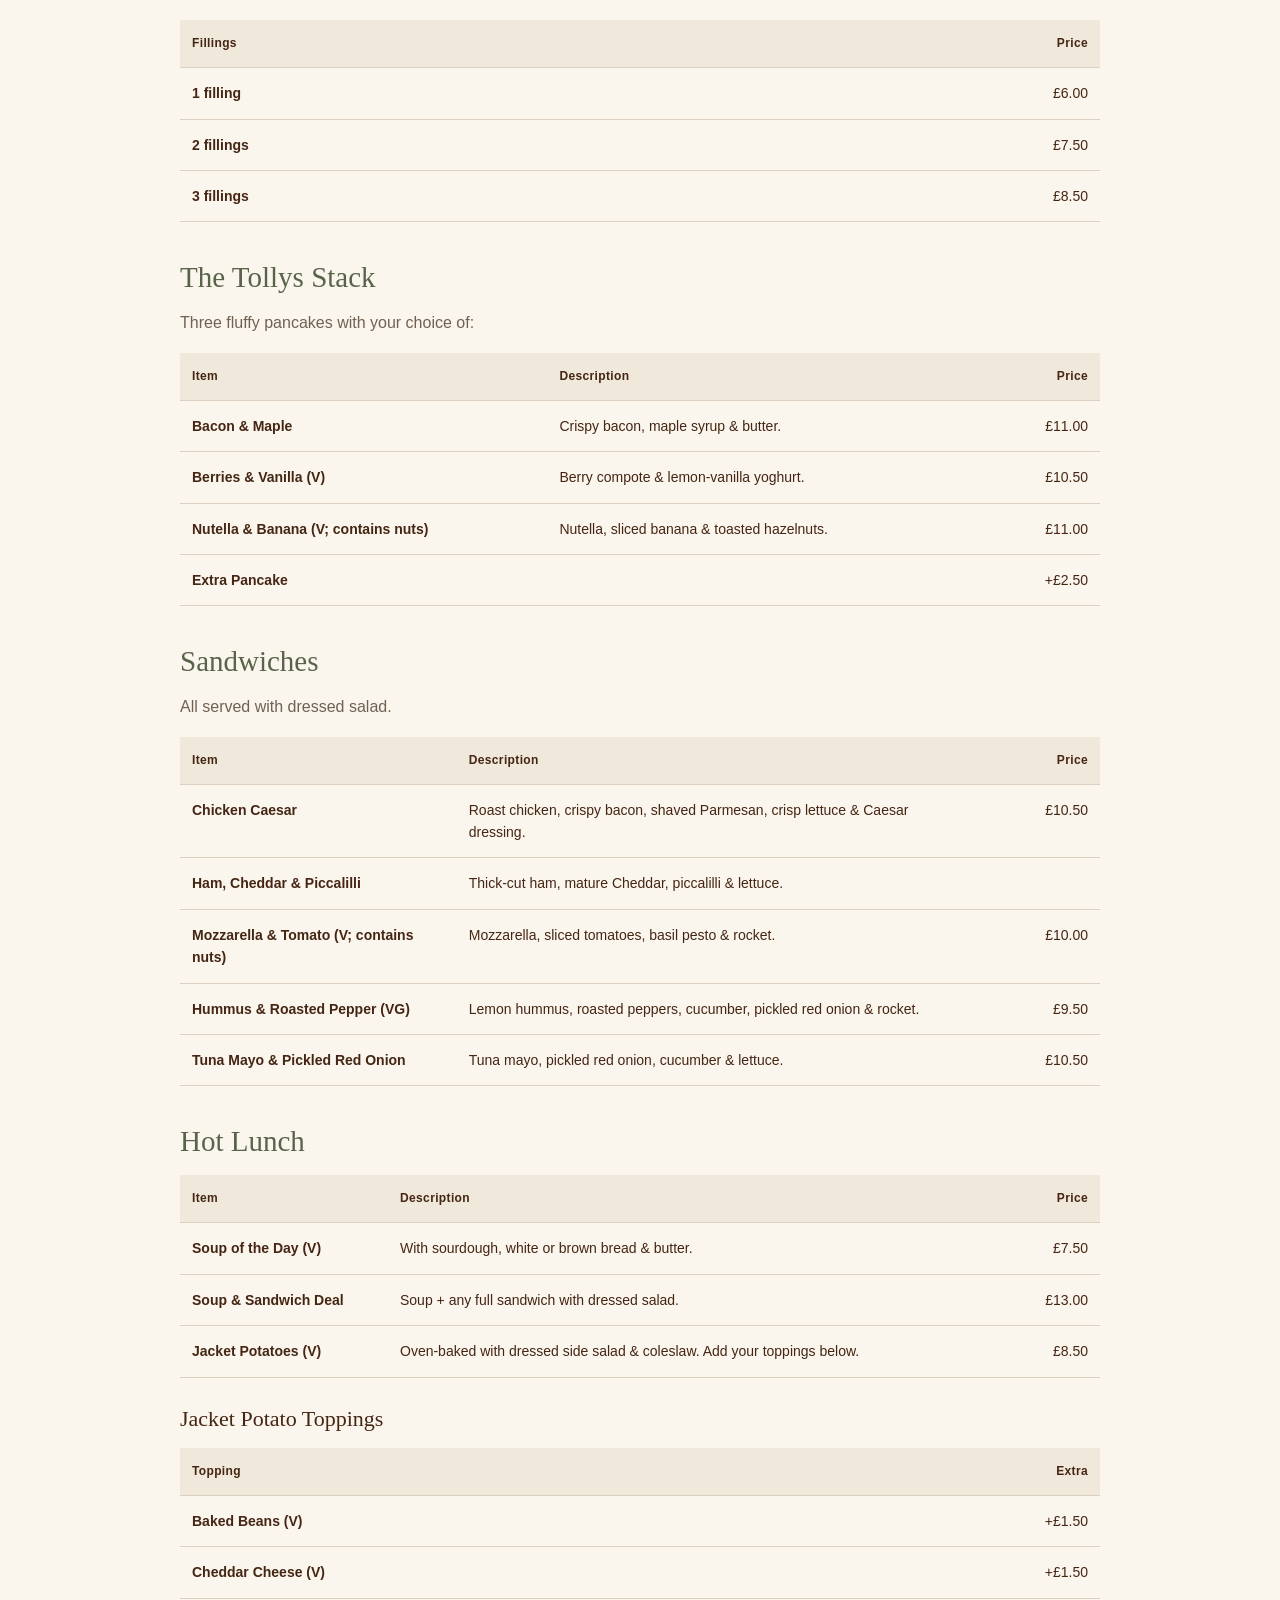
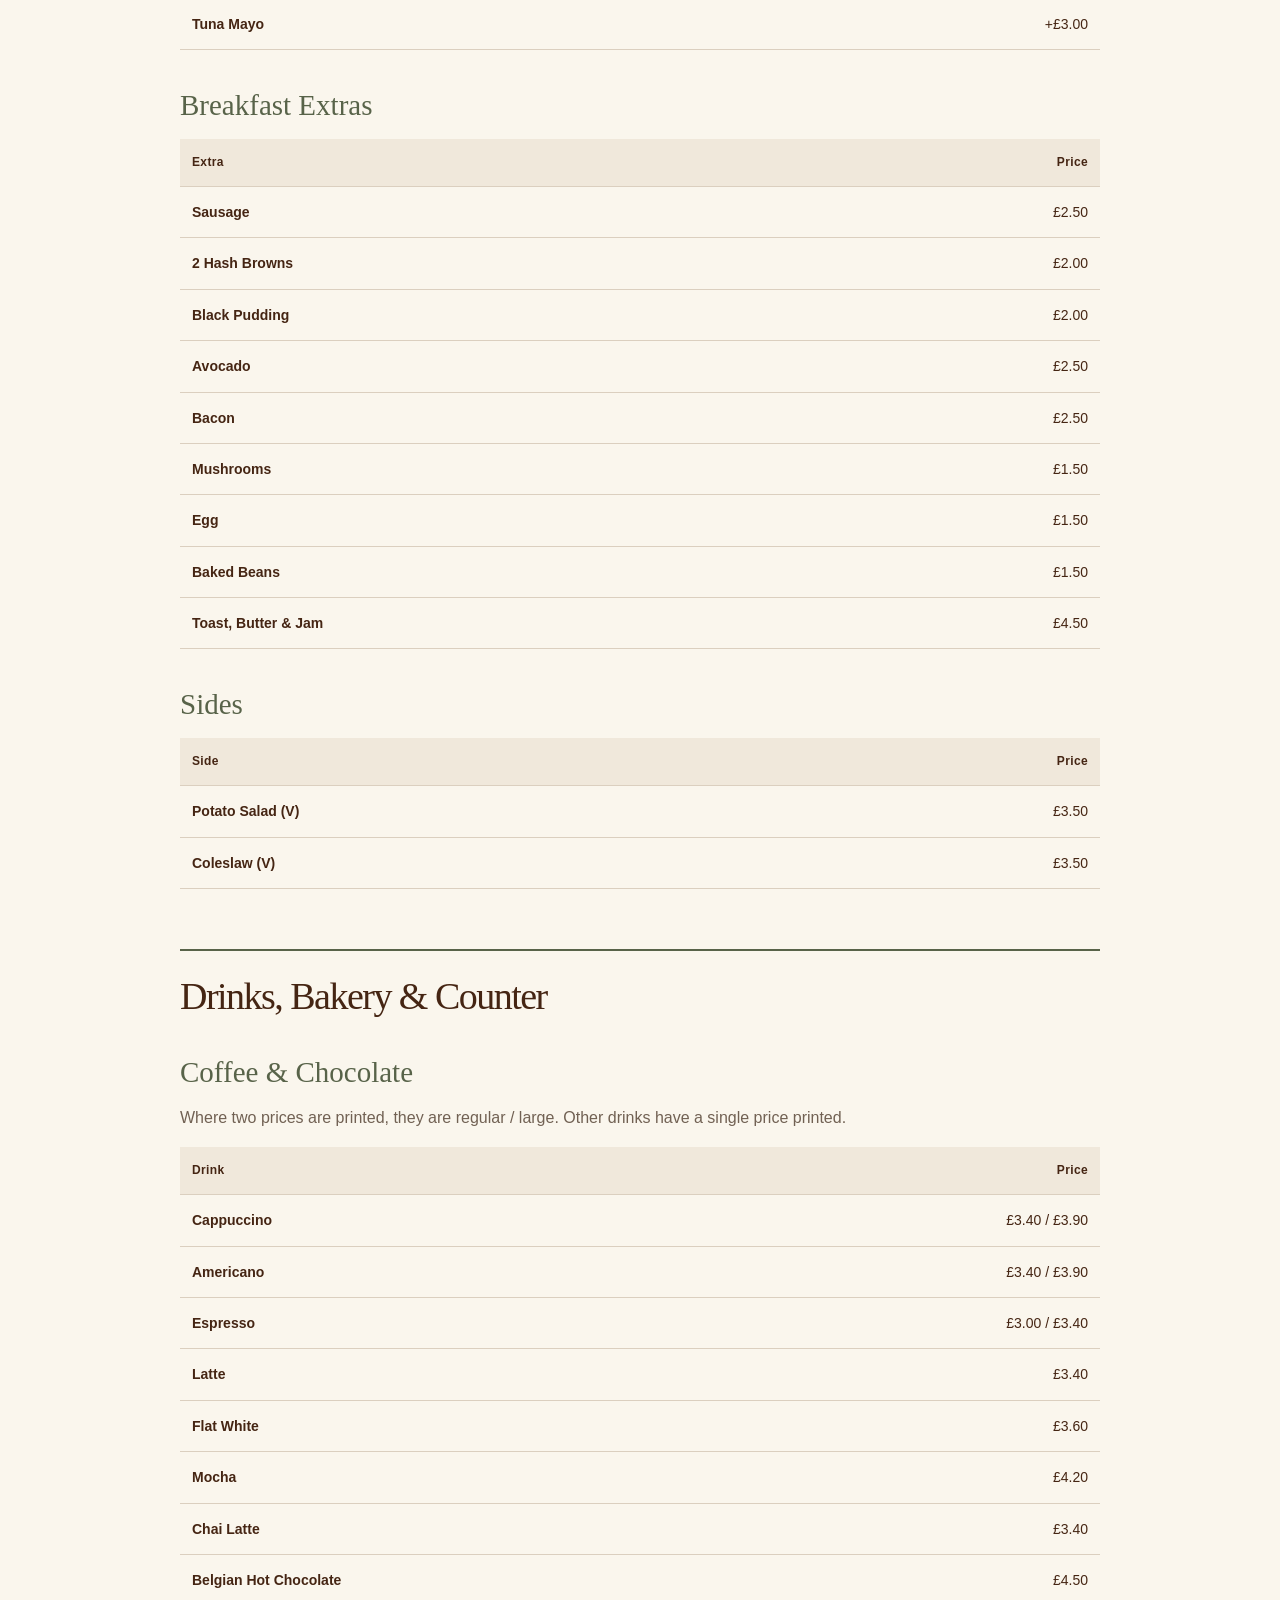
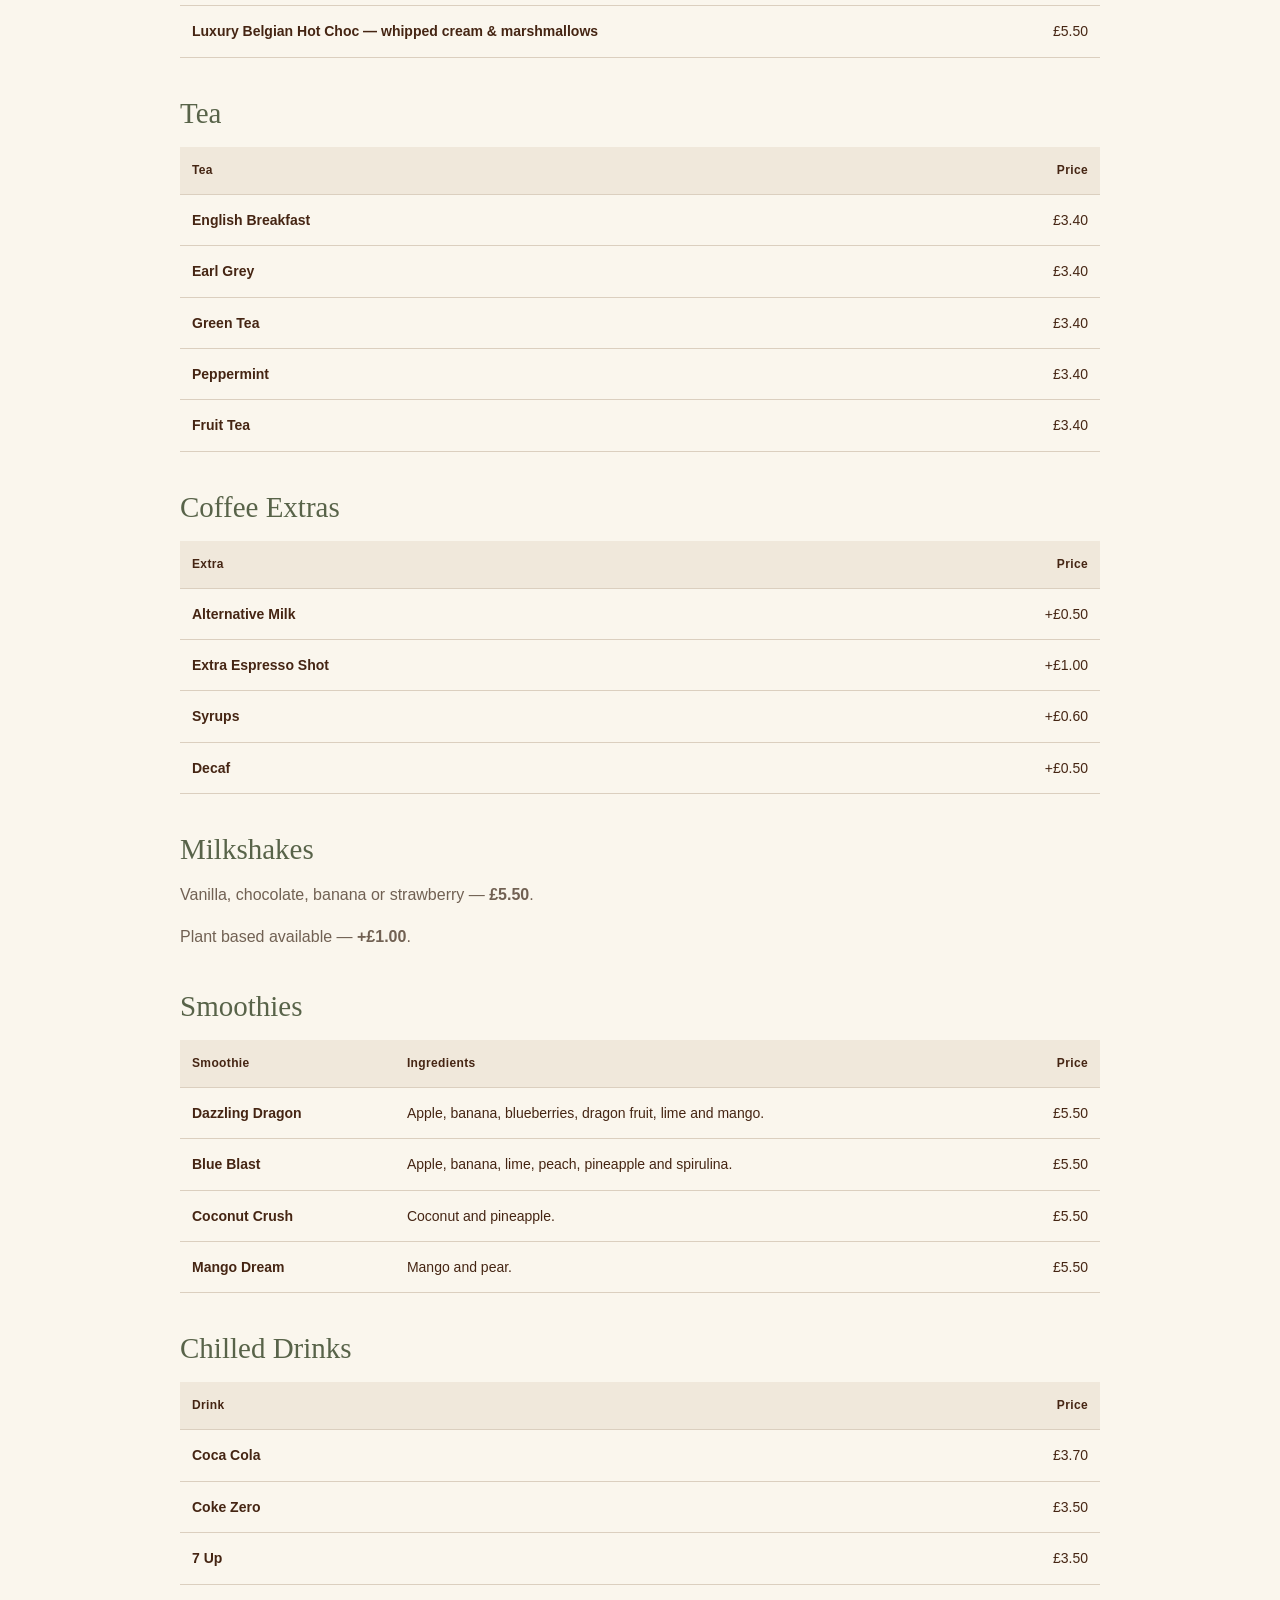
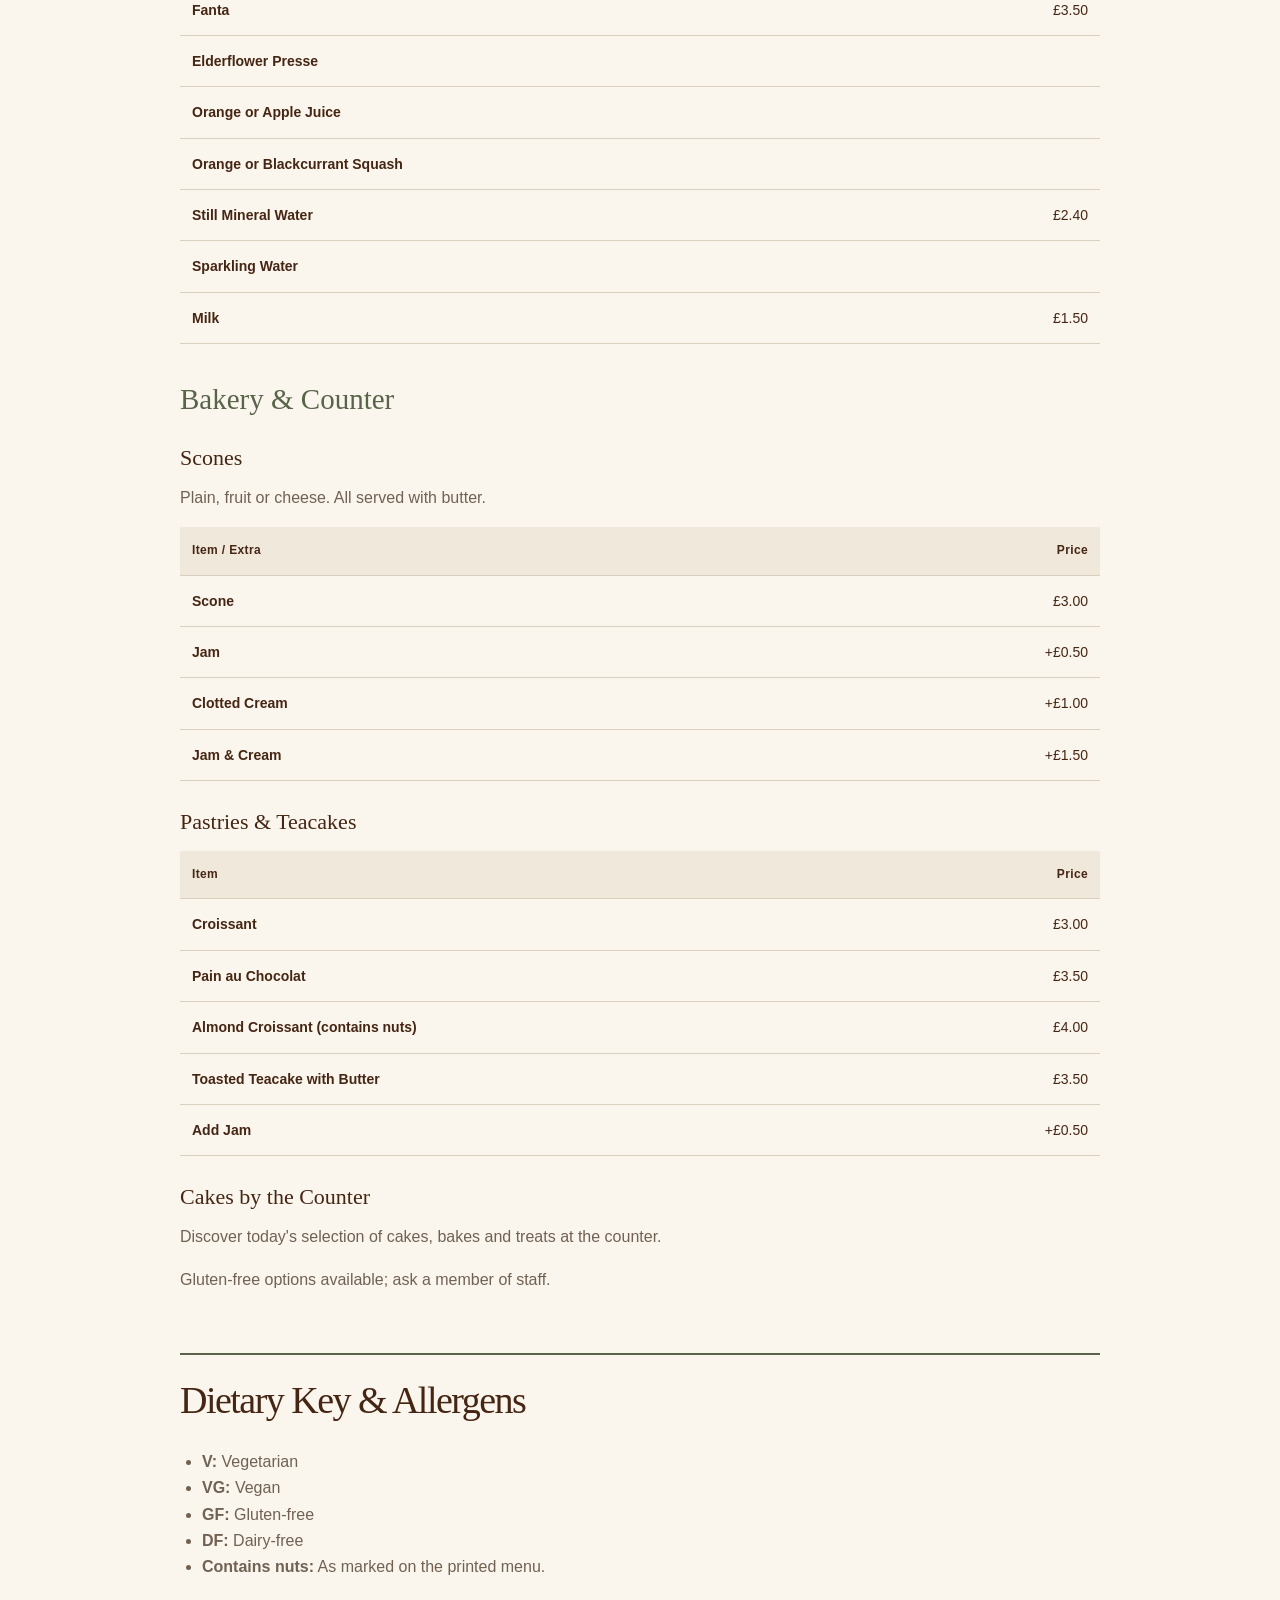
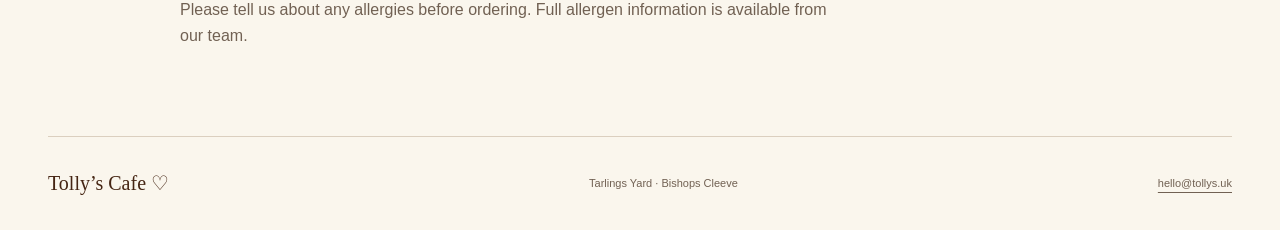
==== commit 73c2954a: "Add menu generation launcher and clarify example menu title Add new-menu.bat to run the menu generat" ====
--- a/docs/menu.html
+++ b/docs/menu.html
@@ -3,7 +3,7 @@
 <head>
   <meta charset="utf-8">
   <meta name="viewport" content="width=device-width, initial-scale=1">
-  <title>Tolly&#x27;s Cafe Menu | Bishops Cleeve</title>
+  <title>Tolly&#x27;s Cafe Example Menu | Bishops Cleeve</title>
   <meta name="description" content="Explore Tolly's Cafe example menu: breakfast, lunch, drinks and sweet treats. Items, availability and prices are subject to change.">
   <meta name="theme-color" content="#452513">
   <link rel="icon" href="assets/logo.jpg" type="image/jpeg">
@@ -46,8 +46,8 @@
 <a href="#drinks-bakery-counter">Drinks, Bakery &amp; Counter</a>
 <a href="#dietary-key-allergens">Dietary Key &amp; Allergens</a></nav>
     <div class="menu-content">
-<h1 id="tolly-s-cafe-menu">Tolly&#x27;s Cafe Menu</h1>
-<p>This is an example menu. Items, availability and prices are subject to change.</p>
+<h1 id="tolly-s-cafe-example-menu">Tolly&#x27;s Cafe Example Menu</h1>
+<p>Example menu. Items, availability and prices are subject to change.</p>
 <h2 id="food">Food</h2>
 <h3 id="breakfast">Breakfast</h3>
 <div class="menu-table"><table><thead><tr>
